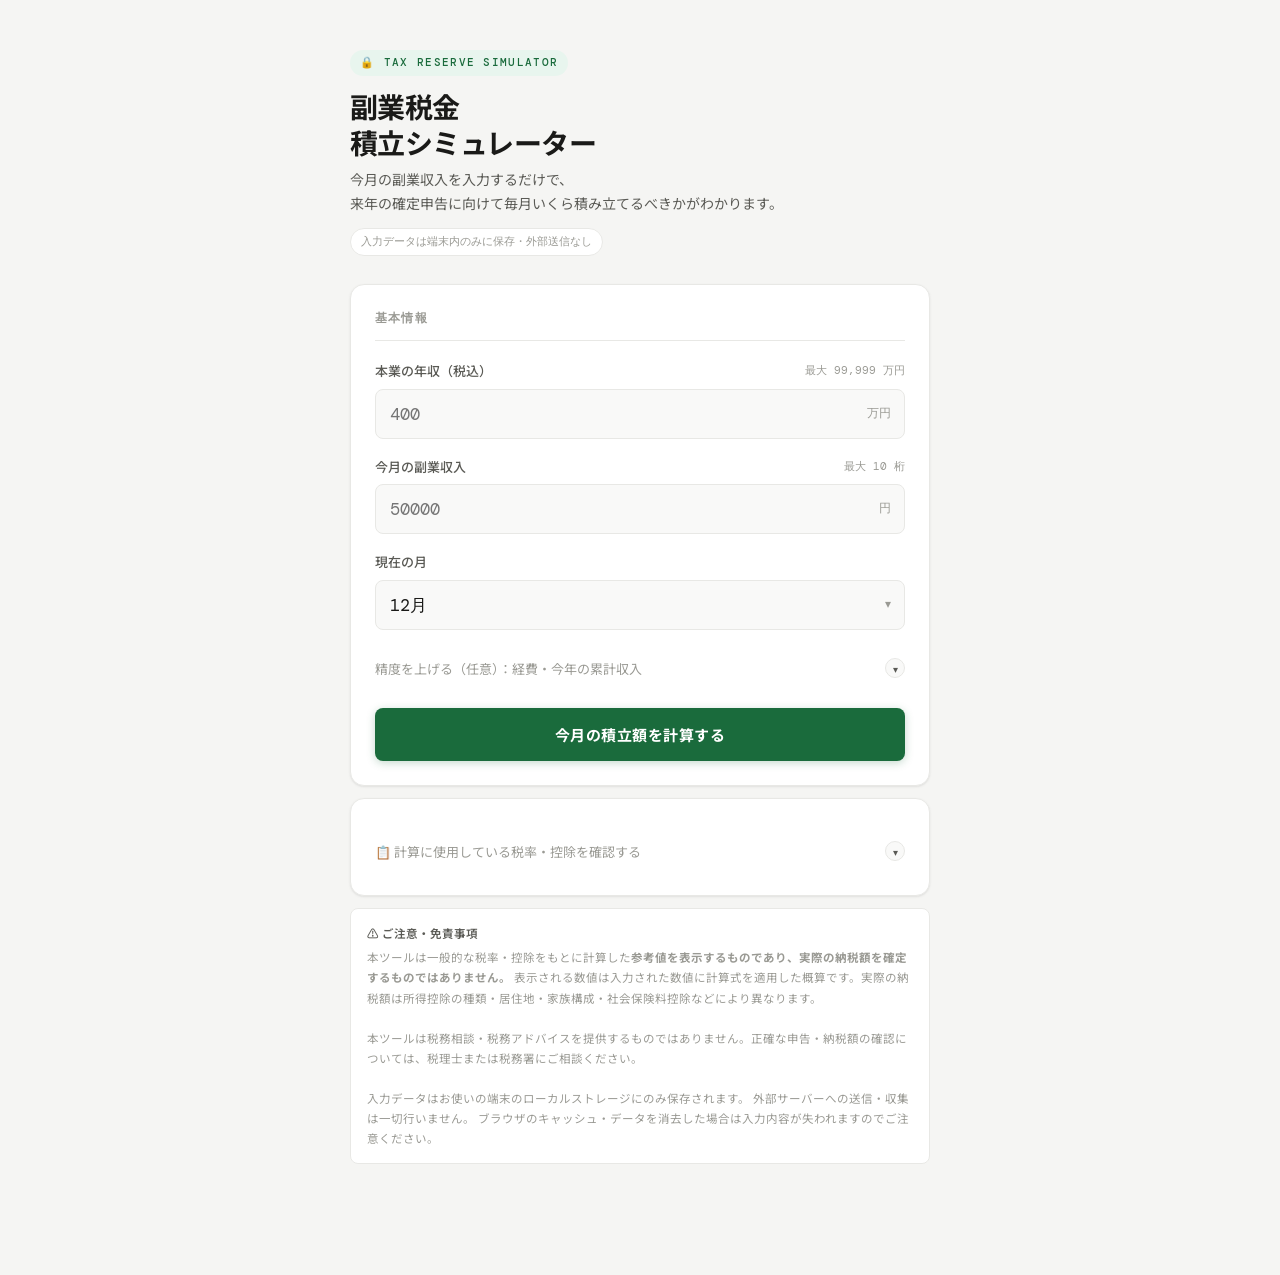
==== index.html @ ec32041a "initial commit" ====
<!DOCTYPE html>
<html lang="ja">
<head>
  <meta charset="UTF-8">
  <meta name="viewport" content="width=device-width, initial-scale=1.0">
  <title>副業税金積立シミュレーター｜毎月いくら取り置くべきか</title>
  <meta name="description" content="今月の副業収入を入力するだけで、来年の確定申告に向けて毎月いくら積み立てればよいかを即座に計算。入力データは端末内にのみ保存されます。">
  <link rel="preconnect" href="https://fonts.googleapis.com">
  <link rel="preconnect" href="https://fonts.gstatic.com" crossorigin>
  <link href="https://fonts.googleapis.com/css2?family=DM+Mono:wght@400;500&family=Noto+Sans+JP:wght@400;500;700&display=swap" rel="stylesheet">
  <link rel="stylesheet" href="style.css">
</head>
<body>
<div class="container">

  <!-- ヘッダー -->
  <header class="header">
    <div class="header-eyebrow">🔒 Tax Reserve Simulator</div>
    <h1>副業税金<br>積立シミュレーター</h1>
    <p class="header-desc">
      今月の副業収入を入力するだけで、<br>
      来年の確定申告に向けて毎月いくら積み立てるべきかがわかります。
    </p>
    <div class="privacy-pill">
      入力データは端末内のみに保存・外部送信なし
    </div>
  </header>

  <!-- 入力カード -->
  <div class="card">
    <div class="card-heading">基本情報</div>

    <div class="field">
      <label class="field-label" for="main-income">本業の年収（税込）<span class="field-limit">最大 99,999 万円</span></label>
      <div class="input-wrap">
        <input type="text" id="main-income" inputmode="numeric" placeholder="400" autocomplete="off">
        <span class="input-unit">万円</span>
      </div>
    </div>

    <div class="field">
      <label class="field-label" for="side-income">今月の副業収入<span class="field-limit">最大 10 桁</span></label>
      <div class="input-wrap">
        <input type="text" id="side-income" inputmode="numeric" placeholder="50000" autocomplete="off">
        <span class="input-unit">円</span>
      </div>
    </div>

    <div class="field">
      <label class="field-label" for="current-month">現在の月</label>
      <div class="select-wrap">
        <select id="current-month">
          <option value="1">1月</option><option value="2">2月</option>
          <option value="3">3月</option><option value="4">4月</option>
          <option value="5">5月</option><option value="6">6月</option>
          <option value="7">7月</option><option value="8">8月</option>
          <option value="9">9月</option><option value="10">10月</option>
          <option value="11">11月</option><option value="12">12月</option>
        </select>
        <span class="select-arrow">▾</span>
      </div>
    </div>

    <!-- 任意：精度アップ -->
    <button class="optional-header" type="button" onclick="toggleOptional()">
      <span class="optional-label">精度を上げる（任意）：経費・今年の累計収入</span>
      <span class="optional-chevron" id="optional-chevron">▾</span>
    </button>

    <div class="optional-body" id="optional-body">
      <div class="field" style="margin-top:14px">
        <label class="field-label" for="cumulative-income">
          今年の副業収入累計（今月分を除く）<span class="field-limit">最大 10 桁</span>
        </label>
        <div class="input-wrap">
          <input type="text" id="cumulative-income" inputmode="numeric" placeholder="0" autocomplete="off">
          <span class="input-unit">円</span>
        </div>
      </div>
      <div class="field">
        <label class="field-label" for="expenses">今月の経費<span class="field-limit">最大 10 桁</span></label>
        <div class="input-wrap">
          <input type="text" id="expenses" inputmode="numeric" placeholder="0" autocomplete="off">
          <span class="input-unit">円</span>
        </div>
      </div>
    </div>

    <button class="calc-btn" type="button" onclick="calculate()">
      今月の積立額を計算する
    </button>
  </div>

  <!-- 結果カード -->
  <div class="result-card" id="result-card">

    <div class="result-hero">
      <div class="result-hero-label">参考積立額（概算）</div>
      <div class="result-amount-row">
        <span class="result-amount" id="result-amount">0</span>
        <span class="result-amount-unit">円</span>
      </div>
      <div class="result-desc" id="result-desc"></div>
      <div class="result-badge" id="result-badge"></div>
    </div>

    <div class="result-breakdown">
      <div class="breakdown-title">年間税額の参考値（概算）</div>

      <div class="breakdown-row">
        <span class="breakdown-label">副業にかかる所得税</span>
        <span class="breakdown-value" id="bd-income-tax">—</span>
      </div>
      <div class="breakdown-row">
        <span class="breakdown-label">住民税・森林環境税（翌年6月〜）</span>
        <span class="breakdown-value" id="bd-resident-tax">—</span>
      </div>
      <div class="breakdown-row">
        <span class="breakdown-label">年間税額 合計</span>
        <span class="breakdown-value accent2" id="bd-total-tax">—</span>
      </div>
      <div class="breakdown-row">
        <span class="breakdown-label">副業の実質手取り（年間推計）</span>
        <span class="breakdown-value positive" id="bd-net">—</span>
      </div>
    </div>

    <div class="result-progress">
      <div class="progress-title">残り積立期間</div>
      <div class="progress-track">
        <div class="progress-fill" id="progress-fill" style="width:0%"></div>
      </div>
      <div class="progress-labels">
        <span id="progress-passed"></span>
        <span id="progress-remain"></span>
      </div>
    </div>

  </div>

  <!-- 税率確認パネル -->
  <div class="card">
    <button class="optional-header" type="button" onclick="toggleTaxRef()">
      <span class="optional-label">📋 計算に使用している税率・控除を確認する</span>
      <span class="optional-chevron" id="taxref-chevron">▾</span>
    </button>
    <div class="optional-body" id="taxref-body">
      <div style="margin-top:14px">
        <div class="breakdown-title">所得税率（速算表・国税庁 No.2260）</div>
        <table class="tax-table">
          <thead>
            <tr><th>課税所得</th><th>税率</th><th>控除額</th></tr>
          </thead>
          <tbody>
            <tr><td>195万円以下</td><td>5%</td><td>0円</td></tr>
            <tr><td>〜330万円</td><td>10%</td><td>97,500円</td></tr>
            <tr><td>〜695万円</td><td>20%</td><td>427,500円</td></tr>
            <tr><td>〜900万円</td><td>23%</td><td>636,000円</td></tr>
            <tr><td>〜1,800万円</td><td>33%</td><td>1,536,000円</td></tr>
            <tr><td>〜4,000万円</td><td>40%</td><td>2,796,000円</td></tr>
            <tr><td>4,000万円超</td><td>45%</td><td>4,796,000円</td></tr>
          </tbody>
        </table>
        <div class="breakdown-title" style="margin-top:16px">その他の控除・税率</div>
        <table class="tax-table">
          <tbody>
            <tr><td>復興特別所得税</td><td>所得税額 × 2.1%（2037年まで）</td></tr>
            <tr><td>住民税（所得割）</td><td>副業所得 × 10%</td></tr>
            <tr><td>森林環境税</td><td>年間 1,000円（2024年〜）</td></tr>
            <tr><td>基礎控除</td><td>58万円（2025年分〜）</td></tr>
            <tr><td>給与所得控除（最低）</td><td>65万円（2025年分〜）</td></tr>
            <tr><td>社会保険料控除</td><td>本業年収 × 約14.44%（概算）</td></tr>
          </tbody>
        </table>
        <p class="tax-ref-note">※ 2025年分（令和7年分）以降の税率・控除額を使用しています</p>
      </div>
    </div>
  </div>

  <!-- 免責・注意書き -->
  <div class="disclaimer">
    <span class="disclaimer-title">⚠ ご注意・免責事項</span>
    本ツールは一般的な税率・控除をもとに計算した<strong>参考値を表示するものであり、実際の納税額を確定するものではありません。</strong>
    表示される数値は入力された数値に計算式を適用した概算です。実際の納税額は所得控除の種類・居住地・家族構成・社会保険料控除などにより異なります。<br><br>
    本ツールは税務相談・税務アドバイスを提供するものではありません。正確な申告・納税額の確認については、税理士または税務署にご相談ください。<br><br>
    入力データはお使いの端末のローカルストレージにのみ保存されます。
    外部サーバーへの送信・収集は一切行いません。
    ブラウザのキャッシュ・データを消去した場合は入力内容が失われますのでご注意ください。
  </div>

  <div class="storage-note">💾 入力内容は自動保存されます</div>

</div>
<script src="main.js"></script>
</body>
</html>
---- style.css ----
/* ── リセット・変数 ─────────────────────────── */
*, *::before, *::after { box-sizing: border-box; margin: 0; padding: 0; }

:root {
  --bg:         #f5f5f3;
  --surface:    #ffffff;
  --surface2:   #f9f9f8;
  --border:     #e8e8e5;
  --border2:    #d4d4ce;
  --accent:     #1a6b3c;
  --accent-lt:  #e8f5ee;
  --accent2:    #c84b2f;
  --text:       #1a1a18;
  --text-sub:   #5a5a55;
  --text-muted: #9a9a94;
  --shadow-sm:  0 1px 3px rgba(0,0,0,0.06), 0 1px 2px rgba(0,0,0,0.04);
  --shadow-md:  0 4px 12px rgba(0,0,0,0.08), 0 2px 4px rgba(0,0,0,0.04);
  --radius:     14px;
  --radius-sm:  8px;
  --mono:       'DM Mono', 'Courier New', monospace;
  --sans:       'Noto Sans JP', 'Hiragino Sans', sans-serif;
  --transition: 0.18s cubic-bezier(0.4, 0, 0.2, 1);
}

/* ── ベース ──────────────────────────────────── */
html { -webkit-text-size-adjust: 100%; }

body {
  background: var(--bg);
  color: var(--text);
  font-family: var(--sans);
  font-size: 15px;
  line-height: 1.6;
  min-height: 100vh;
  padding: 32px 16px 80px;
}

/* ── レイアウト ───────────────────────────────── */
.container {
  max-width: 560px;
  margin: 0 auto;
  width: 100%;
}

/* PCで横幅を活かす */
@media (min-width: 720px) {
  body { padding: 48px 32px 80px; }
  .container { max-width: 580px; }
}

/* ── ヘッダー ─────────────────────────────────── */
.header {
  margin-bottom: 28px;
  animation: fadeDown 0.45s ease both;
}

.header-eyebrow {
  display: inline-flex;
  align-items: center;
  gap: 6px;
  font-size: 11px;
  font-weight: 500;
  letter-spacing: 0.12em;
  text-transform: uppercase;
  color: var(--accent);
  background: var(--accent-lt);
  border-radius: 20px;
  padding: 4px 10px;
  margin-bottom: 12px;
  font-family: var(--mono);
}

h1 {
  font-size: clamp(22px, 5vw, 28px);
  font-weight: 700;
  letter-spacing: -0.02em;
  line-height: 1.3;
  color: var(--text);
}

.header-desc {
  font-size: 14px;
  color: var(--text-sub);
  margin-top: 8px;
  line-height: 1.7;
}

.privacy-pill {
  display: inline-flex;
  align-items: center;
  gap: 5px;
  margin-top: 12px;
  font-size: 11px;
  color: var(--text-muted);
  background: var(--surface);
  border: 1px solid var(--border);
  border-radius: 20px;
  padding: 4px 10px;
  font-family: var(--mono);
}

/* ── カード ───────────────────────────────────── */
.card {
  background: var(--surface);
  border: 1px solid var(--border);
  border-radius: var(--radius);
  padding: 24px;
  margin-bottom: 12px;
  box-shadow: var(--shadow-sm);
  animation: fadeUp 0.45s ease both;
}

.card + .card { animation-delay: 0.06s; }

.card-heading {
  font-size: 12px;
  font-weight: 600;
  letter-spacing: 0.1em;
  text-transform: uppercase;
  color: var(--text-muted);
  font-family: var(--mono);
  margin-bottom: 20px;
  padding-bottom: 12px;
  border-bottom: 1px solid var(--border);
}

/* ── 入力フィールド ────────────────────────────── */
.field { margin-bottom: 18px; }
.field:last-of-type { margin-bottom: 0; }

.field-label {
  display: block;
  font-size: 13px;
  font-weight: 500;
  color: var(--text-sub);
  margin-bottom: 7px;
}

.input-wrap { position: relative; }

.input-wrap input,
.select-wrap select {
  width: 100%;
  background: var(--surface2);
  border: 1.5px solid var(--border);
  border-radius: var(--radius-sm);
  padding: 13px 52px 13px 14px;
  font-size: 17px;
  font-family: var(--mono);
  color: var(--text);
  outline: none;
  transition: border-color var(--transition), box-shadow var(--transition), background var(--transition);
  -webkit-appearance: none;
  appearance: none;
}

.input-wrap input:focus,
.select-wrap select:focus {
  border-color: var(--accent);
  background: var(--surface);
  box-shadow: 0 0 0 3px rgba(26,107,60,0.1);
}

.input-unit, .select-arrow {
  position: absolute;
  right: 14px;
  top: 50%;
  transform: translateY(-50%);
  font-size: 12px;
  color: var(--text-muted);
  pointer-events: none;
  font-family: var(--mono);
}

.select-wrap { position: relative; }
.select-wrap select { cursor: pointer; }

/* ── 任意セクション ────────────────────────────── */
.optional-header {
  display: flex;
  align-items: center;
  justify-content: space-between;
  cursor: pointer;
  padding: 10px 0;
  border: none;
  background: none;
  width: 100%;
  font-family: var(--sans);
  margin-top: 8px;
}

.optional-label {
  font-size: 13px;
  color: var(--text-muted);
}

.optional-chevron {
  width: 20px;
  height: 20px;
  border-radius: 50%;
  background: var(--surface2);
  border: 1px solid var(--border);
  display: flex;
  align-items: center;
  justify-content: center;
  font-size: 10px;
  color: var(--text-sub);
  transition: transform var(--transition);
  flex-shrink: 0;
}

.optional-chevron.open { transform: rotate(180deg); }

.optional-body {
  display: none;
  padding-top: 14px;
  border-top: 1px solid var(--border);
  margin-top: 10px;
}

.optional-body.open { display: block; }

/* ── 計算ボタン ────────────────────────────────── */
.calc-btn {
  width: 100%;
  background: var(--accent);
  color: #fff;
  border: none;
  border-radius: var(--radius-sm);
  padding: 16px;
  font-size: 15px;
  font-weight: 700;
  font-family: var(--sans);
  cursor: pointer;
  letter-spacing: 0.03em;
  margin-top: 20px;
  transition: background var(--transition), transform var(--transition), box-shadow var(--transition);
  box-shadow: 0 2px 8px rgba(26,107,60,0.25);
}

.calc-btn:hover {
  background: #155a32;
  box-shadow: 0 4px 14px rgba(26,107,60,0.3);
}

.calc-btn:active {
  transform: scale(0.985);
  box-shadow: none;
}

/* ── 結果カード ────────────────────────────────── */
.result-card {
  display: none;
  background: var(--surface);
  border: 1px solid var(--border);
  border-radius: var(--radius);
  overflow: hidden;
  box-shadow: var(--shadow-md);
  margin-bottom: 12px;
  animation: fadeUp 0.4s ease both;
}

.result-card.show { display: block; }

/* メイン結果エリア */
.result-hero {
  background: linear-gradient(135deg, #1a6b3c 0%, #0f4a27 100%);
  padding: 28px 24px 24px;
  color: #fff;
  position: relative;
  overflow: hidden;
}

.result-hero::after {
  content: '';
  position: absolute;
  top: -30px;
  right: -30px;
  width: 140px;
  height: 140px;
  border-radius: 50%;
  background: rgba(255,255,255,0.05);
  pointer-events: none;
}

.result-hero-label {
  font-size: 11px;
  font-family: var(--mono);
  letter-spacing: 0.15em;
  text-transform: uppercase;
  opacity: 0.7;
  margin-bottom: 10px;
}

.result-amount-row {
  display: flex;
  align-items: baseline;
  gap: 6px;
  margin-bottom: 6px;
}

.result-amount {
  font-family: var(--mono);
  font-size: clamp(36px, 10vw, 52px);
  font-weight: 500;
  letter-spacing: -0.02em;
  line-height: 1;
}

.result-amount-unit {
  font-size: 18px;
  opacity: 0.8;
  font-family: var(--mono);
}

.result-desc {
  font-size: 12px;
  opacity: 0.75;
  line-height: 1.6;
  margin-top: 6px;
}

.result-badge {
  display: inline-block;
  background: rgba(255,255,255,0.15);
  backdrop-filter: blur(4px);
  border-radius: 20px;
  padding: 4px 12px;
  font-size: 12px;
  font-family: var(--mono);
  margin-top: 10px;
  border: 1px solid rgba(255,255,255,0.2);
}

/* 内訳 */
.result-breakdown {
  padding: 20px 24px;
  border-bottom: 1px solid var(--border);
}

.breakdown-title {
  font-size: 11px;
  font-family: var(--mono);
  letter-spacing: 0.12em;
  text-transform: uppercase;
  color: var(--text-muted);
  margin-bottom: 14px;
}

.breakdown-row {
  display: flex;
  justify-content: space-between;
  align-items: center;
  padding: 9px 0;
  border-bottom: 1px solid var(--border);
  font-size: 14px;
}

.breakdown-row:last-child { border-bottom: none; }

.breakdown-label { color: var(--text-sub); }

.breakdown-value {
  font-family: var(--mono);
  font-size: 14px;
  font-weight: 500;
  color: var(--text);
}

.breakdown-value.accent2 { color: var(--accent2); font-size: 16px; }
.breakdown-value.positive { color: var(--accent); }

/* プログレス */
.result-progress {
  padding: 20px 24px;
}

.progress-title {
  font-size: 11px;
  font-family: var(--mono);
  letter-spacing: 0.12em;
  text-transform: uppercase;
  color: var(--text-muted);
  margin-bottom: 12px;
}

.progress-track {
  background: var(--surface2);
  border: 1px solid var(--border);
  border-radius: 99px;
  height: 8px;
  overflow: hidden;
  margin-bottom: 8px;
}

.progress-fill {
  height: 100%;
  background: linear-gradient(90deg, var(--accent), #2d9c60);
  border-radius: 99px;
  transition: width 0.7s cubic-bezier(0.4, 0, 0.2, 1);
  min-width: 3px;
}

.progress-labels {
  display: flex;
  justify-content: space-between;
  font-size: 11px;
  color: var(--text-muted);
  font-family: var(--mono);
}

/* ── 免責 ─────────────────────────────────────── */
.disclaimer {
  background: var(--surface);
  border: 1px solid var(--border);
  border-radius: var(--radius-sm);
  padding: 14px 16px;
  font-size: 11.5px;
  color: var(--text-muted);
  line-height: 1.75;
  margin-bottom: 8px;
  animation: fadeUp 0.45s 0.2s ease both;
}

.disclaimer-title {
  font-weight: 600;
  color: var(--text-sub);
  font-size: 11.5px;
  margin-bottom: 4px;
  display: block;
}

.storage-note {
  text-align: center;
  font-size: 11px;
  color: var(--text-muted);
  font-family: var(--mono);
  padding: 6px 0 0;
  animation: fadeUp 0.45s 0.25s ease both;
}

/* ── アニメーション ────────────────────────────── */
@keyframes fadeDown {
  from { opacity: 0; transform: translateY(-10px); }
  to   { opacity: 1; transform: translateY(0); }
}

@keyframes fadeUp {
  from { opacity: 0; transform: translateY(10px); }
  to   { opacity: 1; transform: translateY(0); }
}


/* ── 桁数上限注記 ─────────────────────────────── */
.field-limit {
  float: right;
  font-size: 11px;
  font-weight: 400;
  color: var(--text-muted);
  font-family: var(--mono);
  margin-top: 1px;
}
/* ── 税率テーブル ─────────────────────────────── */
.tax-table {
  width: 100%;
  border-collapse: collapse;
  font-size: 12px;
  margin-bottom: 4px;
}

.tax-table th {
  text-align: left;
  padding: 6px 8px;
  font-size: 11px;
  color: var(--text-muted);
  font-family: var(--mono);
  border-bottom: 1px solid var(--border);
  font-weight: 500;
}

.tax-table td {
  padding: 7px 8px;
  border-bottom: 1px solid var(--border);
  color: var(--text-sub);
  vertical-align: middle;
}

.tax-table tbody tr:last-child td { border-bottom: none; }

.tax-table tbody tr:nth-child(odd) td {
  background: var(--surface2);
}

.tax-ref-note {
  font-size: 11px;
  color: var(--text-muted);
  margin-top: 10px;
  font-family: var(--mono);
}

/* number input スピナー非表示 */
input[type=number]::-webkit-inner-spin-button,
input[type=number]::-webkit-outer-spin-button { -webkit-appearance: none; }
input[type=number] { -moz-appearance: textfield; }
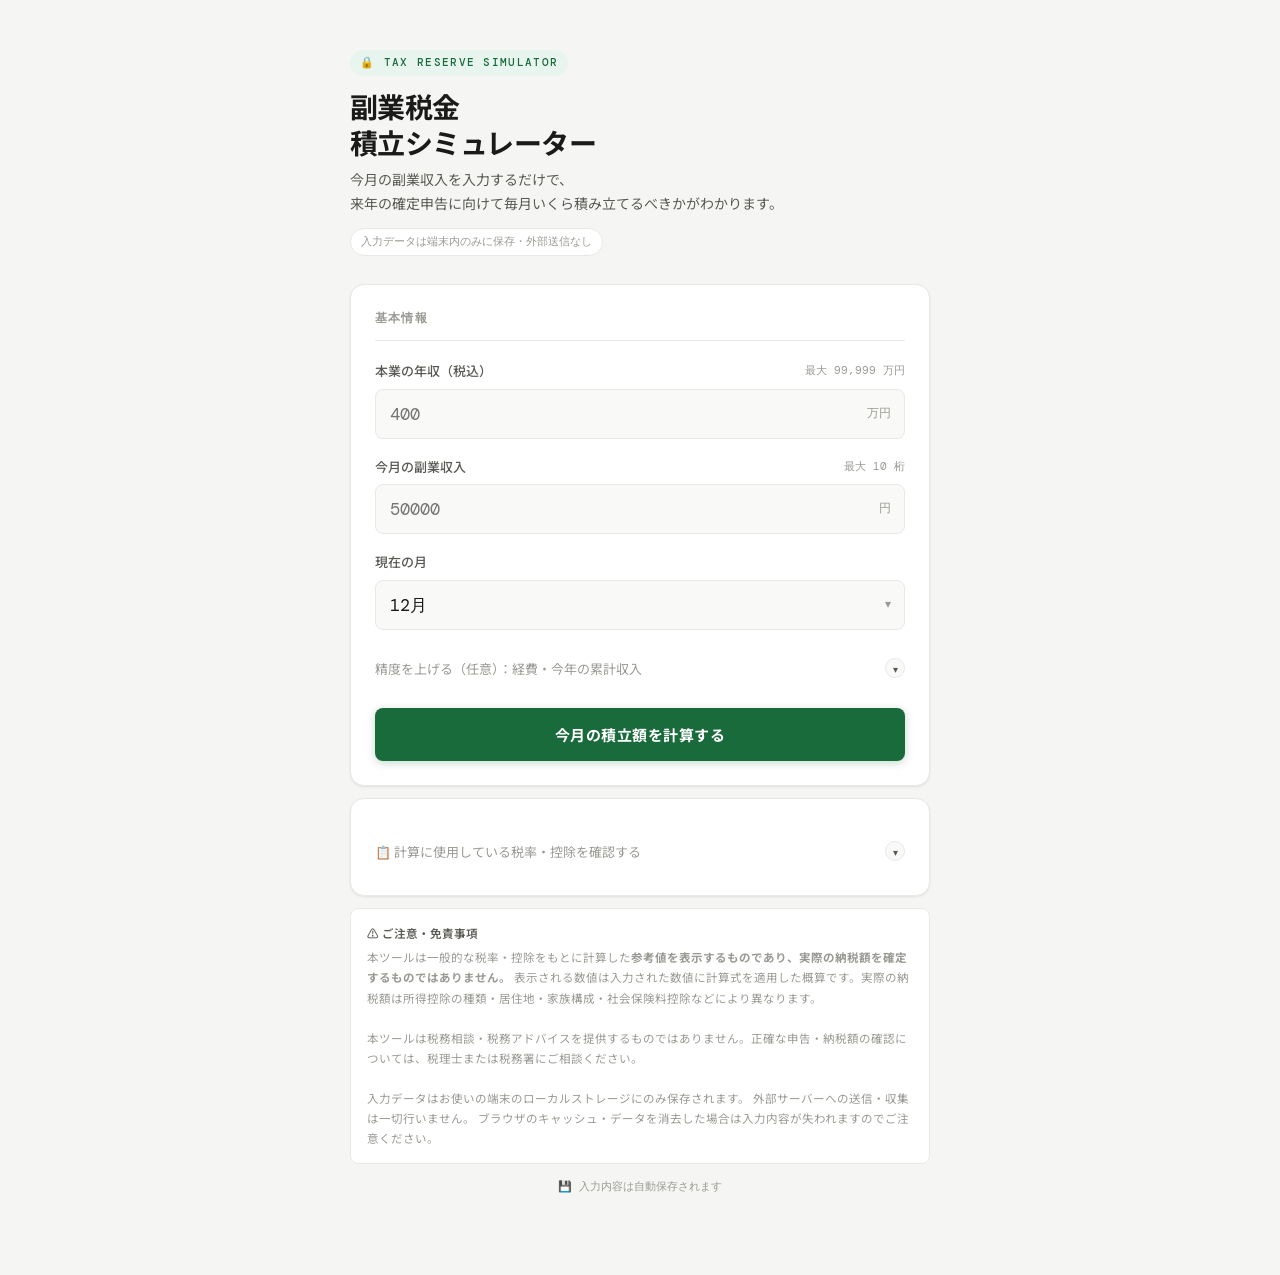
==== commit d8f71c07: "ファビコン追加" ====
--- a/index.html
+++ b/index.html
@@ -5,6 +5,8 @@
   <meta name="viewport" content="width=device-width, initial-scale=1.0">
   <title>副業税金積立シミュレーター｜毎月いくら取り置くべきか</title>
   <meta name="description" content="今月の副業収入を入力するだけで、来年の確定申告に向けて毎月いくら積み立てればよいかを即座に計算。入力データは端末内にのみ保存されます。">
+  <link rel="icon" type="image/png" sizes="512x512" href="favicon.png">
+  <link rel="apple-touch-icon" sizes="512x512" href="favicon.png">
   <link rel="preconnect" href="https://fonts.googleapis.com">
   <link rel="preconnect" href="https://fonts.gstatic.com" crossorigin>
   <link href="https://fonts.googleapis.com/css2?family=DM+Mono:wght@400;500&family=Noto+Sans+JP:wght@400;500;700&display=swap" rel="stylesheet">
@@ -193,4 +195,4 @@
 </div>
 <script src="main.js"></script>
 </body>
-</html>
+</html>
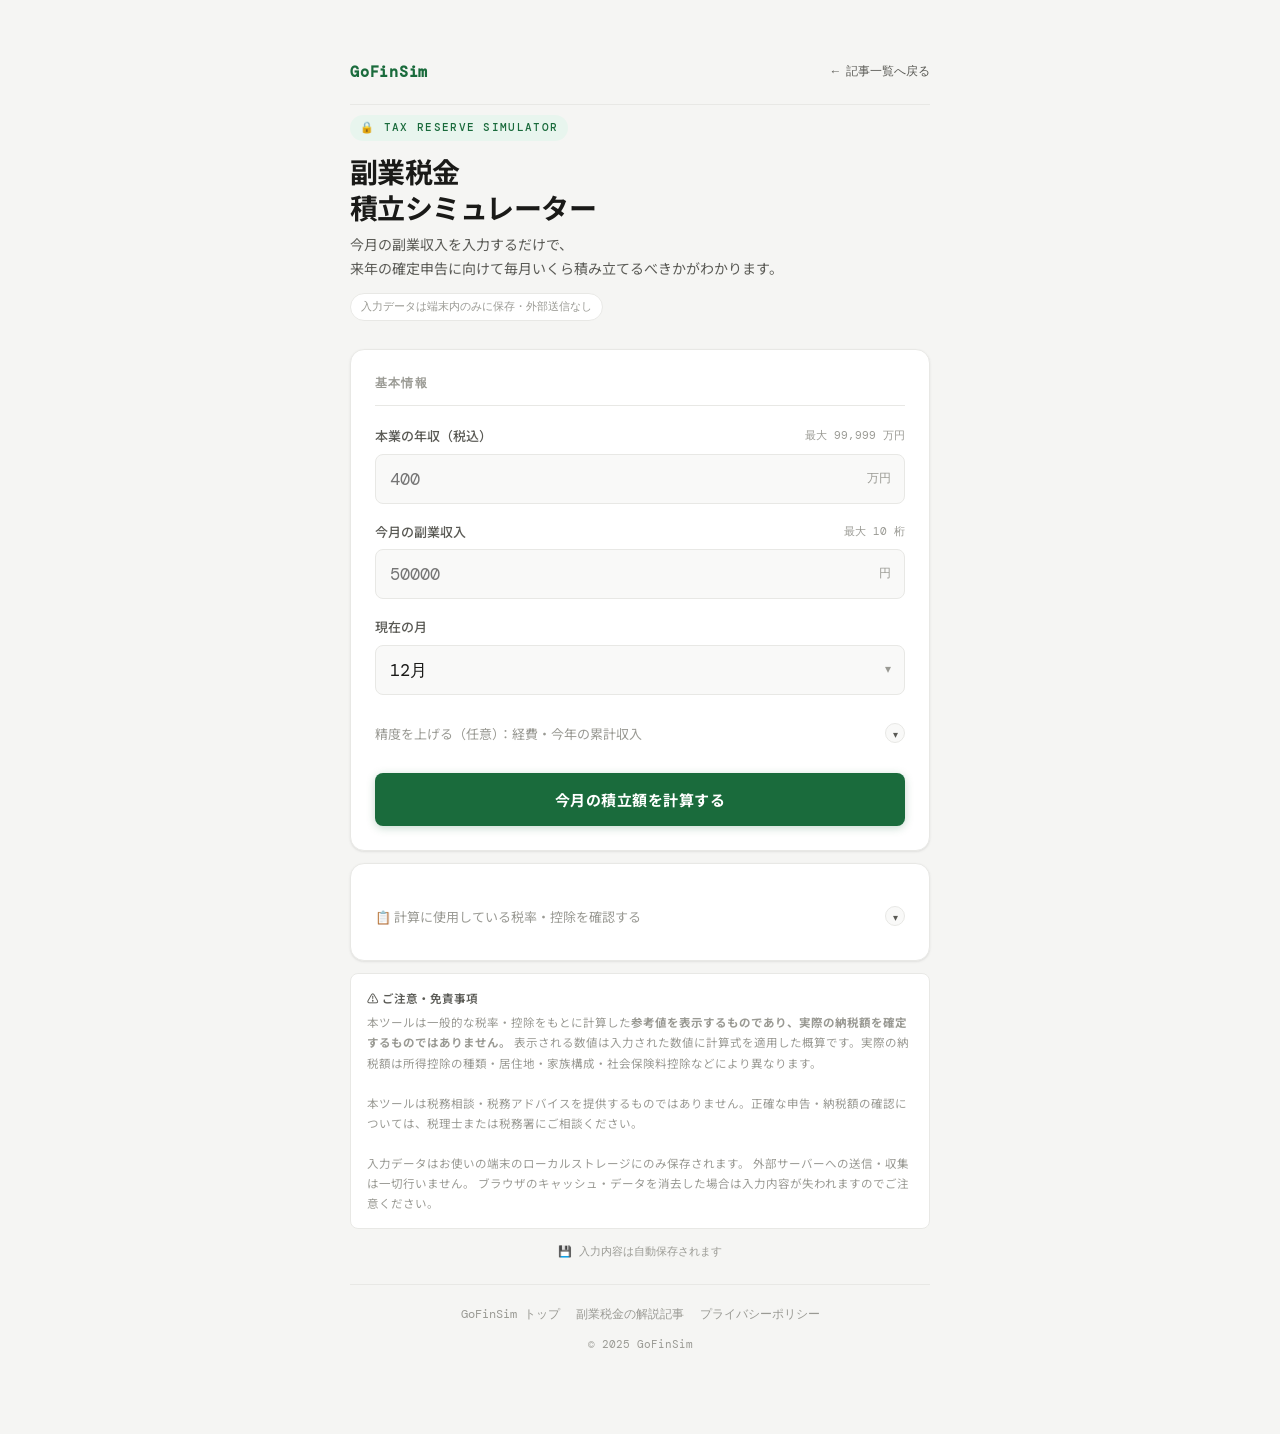
==== commit 7f3ac8f2: "森林環境税・戻りリンク" ====
--- a/index.html
+++ b/index.html
@@ -15,6 +15,12 @@
 <body>
 <div class="container">
 
+  <!-- サイトナビゲーション -->
+  <nav class="site-nav">
+    <a href="https://gofinsim.com/" class="site-nav-logo">GoFinSim</a>
+    <a href="https://gofinsim.com/" class="site-nav-link">← 記事一覧へ戻る</a>
+  </nav>
+
   <!-- ヘッダー -->
   <header class="header">
     <div class="header-eyebrow">🔒 Tax Reserve Simulator</div>
@@ -114,7 +120,7 @@
         <span class="breakdown-value" id="bd-income-tax">—</span>
       </div>
       <div class="breakdown-row">
-        <span class="breakdown-label">住民税・森林環境税（翌年6月〜）</span>
+        <span class="breakdown-label">住民税（翌年6月〜）</span>
         <span class="breakdown-value" id="bd-resident-tax">—</span>
       </div>
       <div class="breakdown-row">
@@ -168,13 +174,12 @@
           <tbody>
             <tr><td>復興特別所得税</td><td>所得税額 × 2.1%（2037年まで）</td></tr>
             <tr><td>住民税（所得割）</td><td>副業所得 × 10%</td></tr>
-            <tr><td>森林環境税</td><td>年間 1,000円（2024年〜）</td></tr>
-            <tr><td>基礎控除</td><td>58万円（2025年分〜）</td></tr>
+            <tr><td>基礎控除</td><td>58万円（2025年分〜）<br><small style="color:#9a9a94">※2025年分は所得655万円以下で58万円より多い控除が適用されます。本ツールは積立不足を防ぐため控除額を一律58万円（最小値）で計算しており、実際の納税額より多めに見積もる設計です</small></td></tr>
             <tr><td>給与所得控除（最低）</td><td>65万円（2025年分〜）</td></tr>
             <tr><td>社会保険料控除</td><td>本業年収 × 約14.44%（概算）</td></tr>
           </tbody>
         </table>
-        <p class="tax-ref-note">※ 2025年分（令和7年分）以降の税率・控除額を使用しています</p>
+        <p class="tax-ref-note">※ 2025年分（令和7年分）の税率・控除額を使用しています</p>
       </div>
     </div>
   </div>
@@ -192,6 +197,16 @@
 
   <div class="storage-note">💾 入力内容は自動保存されます</div>
 
+  <!-- フッターナビゲーション -->
+  <footer class="site-footer">
+    <div class="site-footer-links">
+      <a href="https://gofinsim.com/" class="footer-link">GoFinSim トップ</a>
+      <a href="https://gofinsim.com/fukugyo-zeikin-tsumitate/" class="footer-link">副業税金の解説記事</a>
+      <a href="https://gofinsim.com/privacy-policy/" class="footer-link">プライバシーポリシー</a>
+    </div>
+    <p class="site-footer-copy">© 2025 GoFinSim</p>
+  </footer>
+
 </div>
 <script src="main.js"></script>
 </body>
--- a/style.css
+++ b/style.css
@@ -451,6 +451,69 @@
 }
 
 
+/* ── サイトナビゲーション ────────────────────── */
+.site-nav {
+  display: flex;
+  align-items: center;
+  justify-content: space-between;
+  padding: 12px 0 20px;
+  margin-bottom: 8px;
+  border-bottom: 1px solid var(--border);
+}
+
+.site-nav-logo {
+  font-family: var(--mono);
+  font-size: 15px;
+  font-weight: 600;
+  color: var(--accent);
+  text-decoration: none;
+  letter-spacing: 0.05em;
+}
+
+.site-nav-logo:hover { opacity: 0.8; }
+
+.site-nav-link {
+  font-size: 12px;
+  color: var(--text-sub);
+  text-decoration: none;
+  font-family: var(--mono);
+  transition: color var(--transition);
+}
+
+.site-nav-link:hover { color: var(--accent); }
+
+/* ── サイトフッター ───────────────────────────── */
+.site-footer {
+  margin-top: 24px;
+  padding-top: 20px;
+  border-top: 1px solid var(--border);
+  text-align: center;
+}
+
+.site-footer-links {
+  display: flex;
+  flex-wrap: wrap;
+  justify-content: center;
+  gap: 16px;
+  margin-bottom: 12px;
+}
+
+.footer-link {
+  font-size: 12px;
+  color: var(--text-muted);
+  text-decoration: none;
+  font-family: var(--mono);
+  transition: color var(--transition);
+}
+
+.footer-link:hover { color: var(--accent); }
+
+.site-footer-copy {
+  font-size: 11px;
+  color: var(--text-muted);
+  font-family: var(--mono);
+}
+
 /* ── 桁数上限注記 ─────────────────────────────── */
 .field-limit {
   float: right;
@@ -501,4 +564,4 @@
 /* number input スピナー非表示 */
 input[type=number]::-webkit-inner-spin-button,
 input[type=number]::-webkit-outer-spin-button { -webkit-appearance: none; }
-input[type=number] { -moz-appearance: textfield; }
+input[type=number] { -moz-appearance: textfield; }
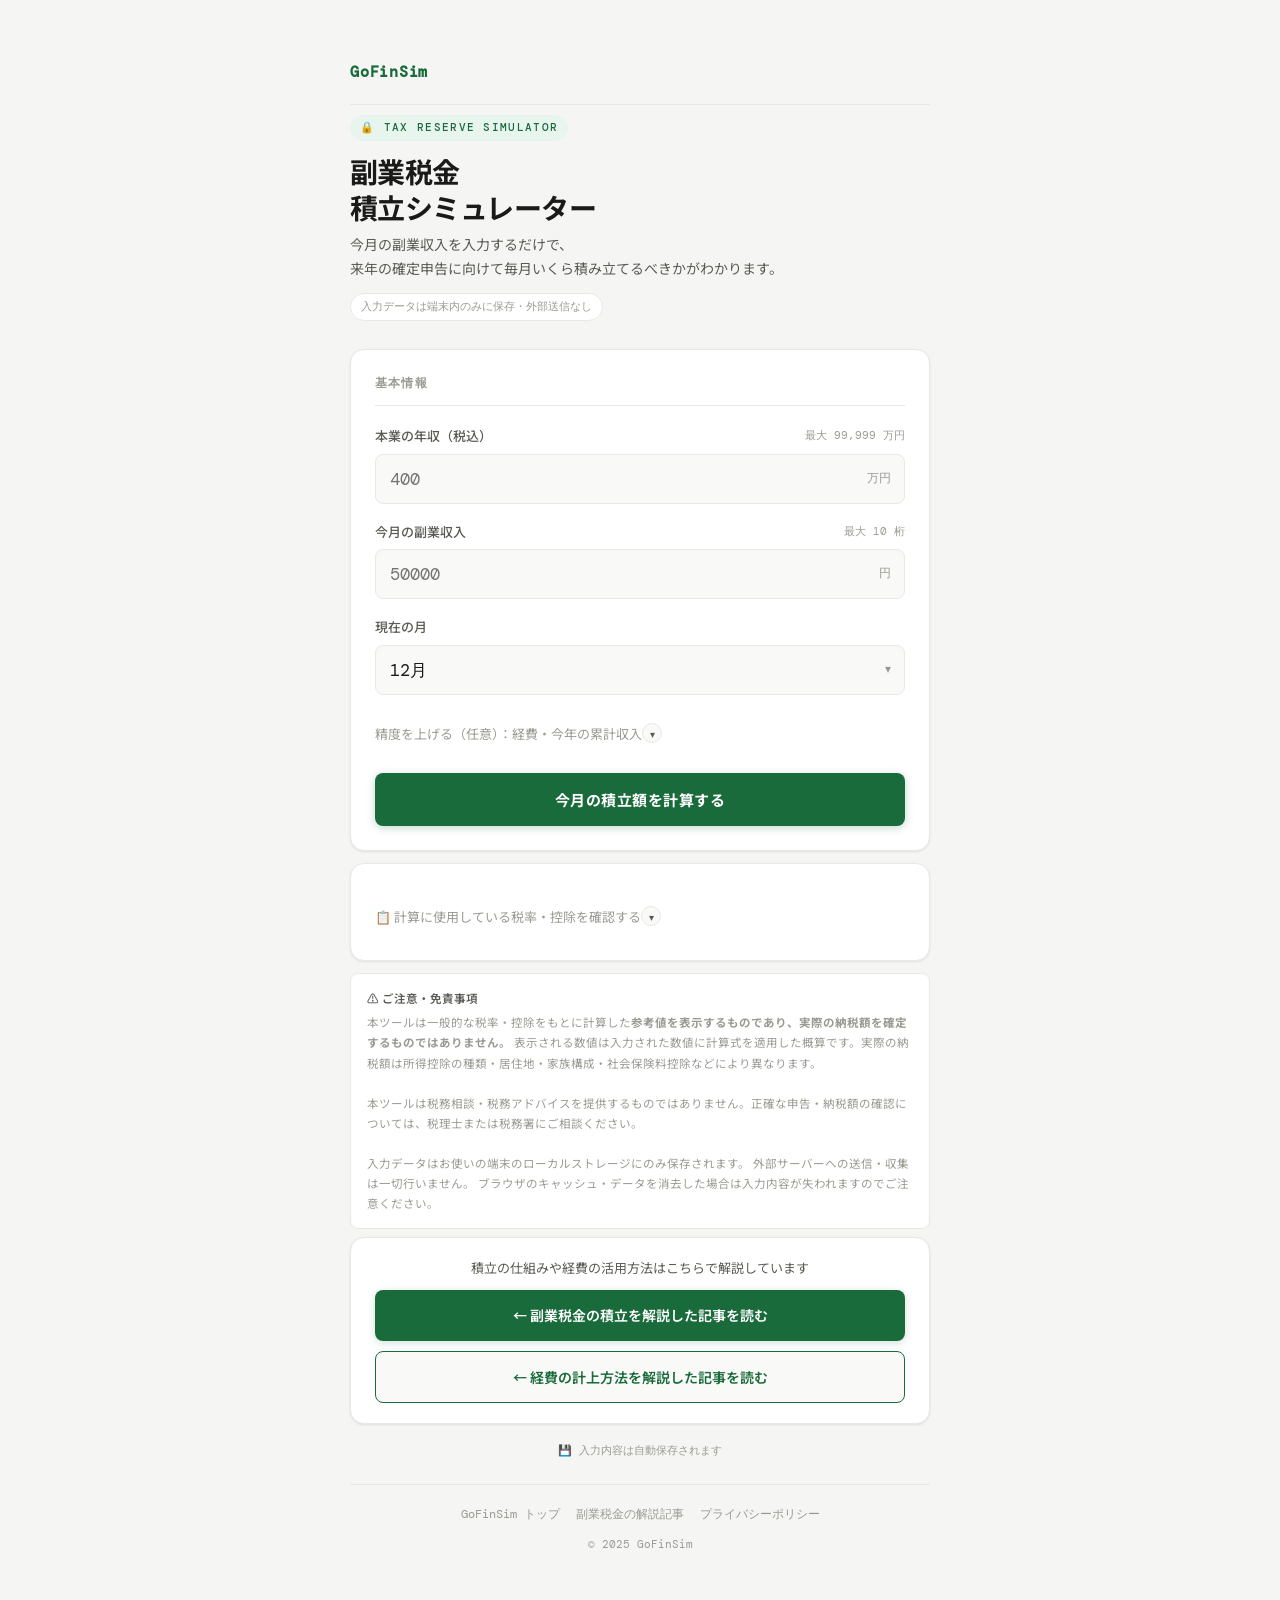
==== commit a5c6a5d9: "記事へ戻るリンクの追加" ====
--- a/index.html
+++ b/index.html
@@ -18,7 +18,6 @@
   <!-- サイトナビゲーション -->
   <nav class="site-nav">
     <a href="https://gofinsim.com/" class="site-nav-logo">GoFinSim</a>
-    <a href="https://gofinsim.com/" class="site-nav-link">← 記事一覧へ戻る</a>
   </nav>
 
   <!-- ヘッダー -->
@@ -195,6 +194,19 @@
     ブラウザのキャッシュ・データを消去した場合は入力内容が失われますのでご注意ください。
   </div>
 
+  <!-- 記事への誘導ボタン -->
+  <div class="back-to-article">
+    <p class="back-to-article-text">積立の仕組みや経費の活用方法はこちらで解説しています</p>
+    <div class="back-to-article-links">
+      <a href="https://gofinsim.com/fukugyo-zeikin-tsumitate/" class="back-btn">
+        ← 副業税金の積立を解説した記事を読む
+      </a>
+      <a href="https://gofinsim.com/fukugyo-keihi-mitomeru/" class="back-btn back-btn-secondary">
+        ← 経費の計上方法を解説した記事を読む
+      </a>
+    </div>
+  </div>
+
   <div class="storage-note">💾 入力内容は自動保存されます</div>
 
   <!-- フッターナビゲーション -->
--- a/style.css
+++ b/style.css
@@ -179,7 +179,7 @@
 .optional-header {
   display: flex;
   align-items: center;
-  justify-content: space-between;
+  justify-content: flex-start;
   cursor: pointer;
   padding: 10px 0;
   border: none;
@@ -349,7 +349,7 @@
 
 .breakdown-row {
   display: flex;
-  justify-content: space-between;
+  justify-content: flex-start;
   align-items: center;
   padding: 9px 0;
   border-bottom: 1px solid var(--border);
@@ -403,7 +403,7 @@
 
 .progress-labels {
   display: flex;
-  justify-content: space-between;
+  justify-content: flex-start;
   font-size: 11px;
   color: var(--text-muted);
   font-family: var(--mono);
@@ -451,11 +451,67 @@
 }
 
 
+
+/* ── 記事への誘導ボタン ───────────────────────── */
+.back-to-article {
+  background: var(--surface);
+  border: 1px solid var(--border);
+  border-radius: var(--radius);
+  padding: 20px 24px;
+  margin-bottom: 12px;
+  box-shadow: var(--shadow-sm);
+}
+
+.back-to-article-text {
+  font-size: 13px;
+  color: var(--text-sub);
+  margin-bottom: 12px;
+  text-align: center;
+}
+
+.back-to-article-links {
+  display: flex;
+  flex-direction: column;
+  gap: 10px;
+}
+
+.back-btn {
+  display: block;
+  width: 100%;
+  padding: 14px 16px;
+  border-radius: var(--radius-sm);
+  font-size: 14px;
+  font-weight: 600;
+  font-family: var(--sans);
+  text-decoration: none;
+  text-align: center;
+  transition: background var(--transition), box-shadow var(--transition);
+  background: var(--accent);
+  color: #fff;
+  box-shadow: 0 2px 8px rgba(26,107,60,0.2);
+}
+
+.back-btn:hover {
+  background: #155a32;
+  box-shadow: 0 4px 14px rgba(26,107,60,0.3);
+}
+
+.back-btn-secondary {
+  background: var(--surface2);
+  color: var(--accent);
+  border: 1.5px solid var(--accent);
+  box-shadow: none;
+}
+
+.back-btn-secondary:hover {
+  background: var(--accent-lt);
+  box-shadow: none;
+}
 /* ── サイトナビゲーション ────────────────────── */
 .site-nav {
   display: flex;
   align-items: center;
-  justify-content: space-between;
+  justify-content: flex-start;
   padding: 12px 0 20px;
   margin-bottom: 8px;
   border-bottom: 1px solid var(--border);
@@ -472,15 +528,6 @@
 
 .site-nav-logo:hover { opacity: 0.8; }
 
-.site-nav-link {
-  font-size: 12px;
-  color: var(--text-sub);
-  text-decoration: none;
-  font-family: var(--mono);
-  transition: color var(--transition);
-}
-
-.site-nav-link:hover { color: var(--accent); }
 
 /* ── サイトフッター ───────────────────────────── */
 .site-footer {
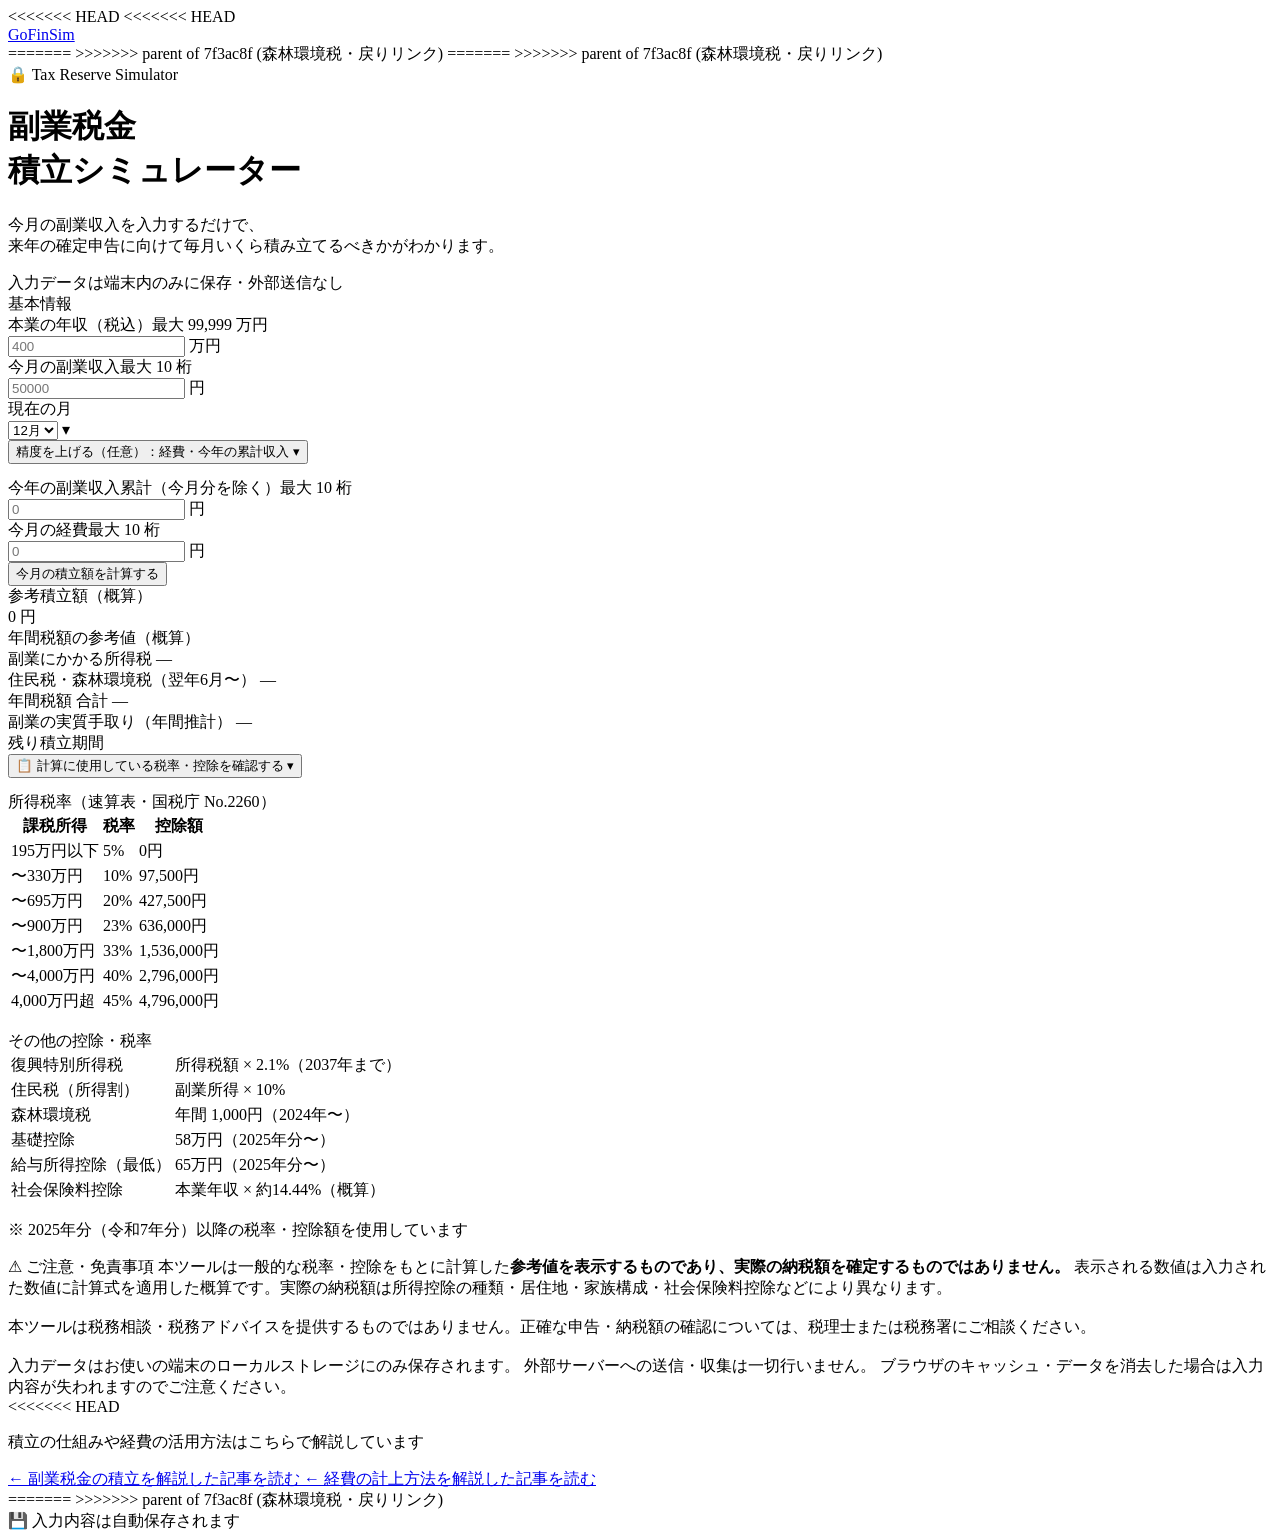
==== commit 4d322880: "sa" ====
--- a/index.html
+++ b/index.html
@@ -15,11 +15,17 @@
 <body>
 <div class="container">
 
+<<<<<<< HEAD
+<<<<<<< HEAD
   <!-- サイトナビゲーション -->
   <nav class="site-nav">
     <a href="https://gofinsim.com/" class="site-nav-logo">GoFinSim</a>
   </nav>
 
+=======
+>>>>>>> parent of 7f3ac8f (森林環境税・戻りリンク)
+=======
+>>>>>>> parent of 7f3ac8f (森林環境税・戻りリンク)
   <!-- ヘッダー -->
   <header class="header">
     <div class="header-eyebrow">🔒 Tax Reserve Simulator</div>
@@ -119,7 +125,7 @@
         <span class="breakdown-value" id="bd-income-tax">—</span>
       </div>
       <div class="breakdown-row">
-        <span class="breakdown-label">住民税（翌年6月〜）</span>
+        <span class="breakdown-label">住民税・森林環境税（翌年6月〜）</span>
         <span class="breakdown-value" id="bd-resident-tax">—</span>
       </div>
       <div class="breakdown-row">
@@ -173,12 +179,13 @@
           <tbody>
             <tr><td>復興特別所得税</td><td>所得税額 × 2.1%（2037年まで）</td></tr>
             <tr><td>住民税（所得割）</td><td>副業所得 × 10%</td></tr>
-            <tr><td>基礎控除</td><td>58万円（2025年分〜）<br><small style="color:#9a9a94">※2025年分は所得655万円以下で58万円より多い控除が適用されます。本ツールは積立不足を防ぐため控除額を一律58万円（最小値）で計算しており、実際の納税額より多めに見積もる設計です</small></td></tr>
+            <tr><td>森林環境税</td><td>年間 1,000円（2024年〜）</td></tr>
+            <tr><td>基礎控除</td><td>58万円（2025年分〜）</td></tr>
             <tr><td>給与所得控除（最低）</td><td>65万円（2025年分〜）</td></tr>
             <tr><td>社会保険料控除</td><td>本業年収 × 約14.44%（概算）</td></tr>
           </tbody>
         </table>
-        <p class="tax-ref-note">※ 2025年分（令和7年分）の税率・控除額を使用しています</p>
+        <p class="tax-ref-note">※ 2025年分（令和7年分）以降の税率・控除額を使用しています</p>
       </div>
     </div>
   </div>
@@ -194,6 +201,7 @@
     ブラウザのキャッシュ・データを消去した場合は入力内容が失われますのでご注意ください。
   </div>
 
+<<<<<<< HEAD
   <!-- 記事への誘導ボタン -->
   <div class="back-to-article">
     <p class="back-to-article-text">積立の仕組みや経費の活用方法はこちらで解説しています</p>
@@ -207,17 +215,9 @@
     </div>
   </div>
 
+=======
+>>>>>>> parent of 7f3ac8f (森林環境税・戻りリンク)
   <div class="storage-note">💾 入力内容は自動保存されます</div>
-
-  <!-- フッターナビゲーション -->
-  <footer class="site-footer">
-    <div class="site-footer-links">
-      <a href="https://gofinsim.com/" class="footer-link">GoFinSim トップ</a>
-      <a href="https://gofinsim.com/fukugyo-zeikin-tsumitate/" class="footer-link">副業税金の解説記事</a>
-      <a href="https://gofinsim.com/privacy-policy/" class="footer-link">プライバシーポリシー</a>
-    </div>
-    <p class="site-footer-copy">© 2025 GoFinSim</p>
-  </footer>
 
 </div>
 <script src="main.js"></script>
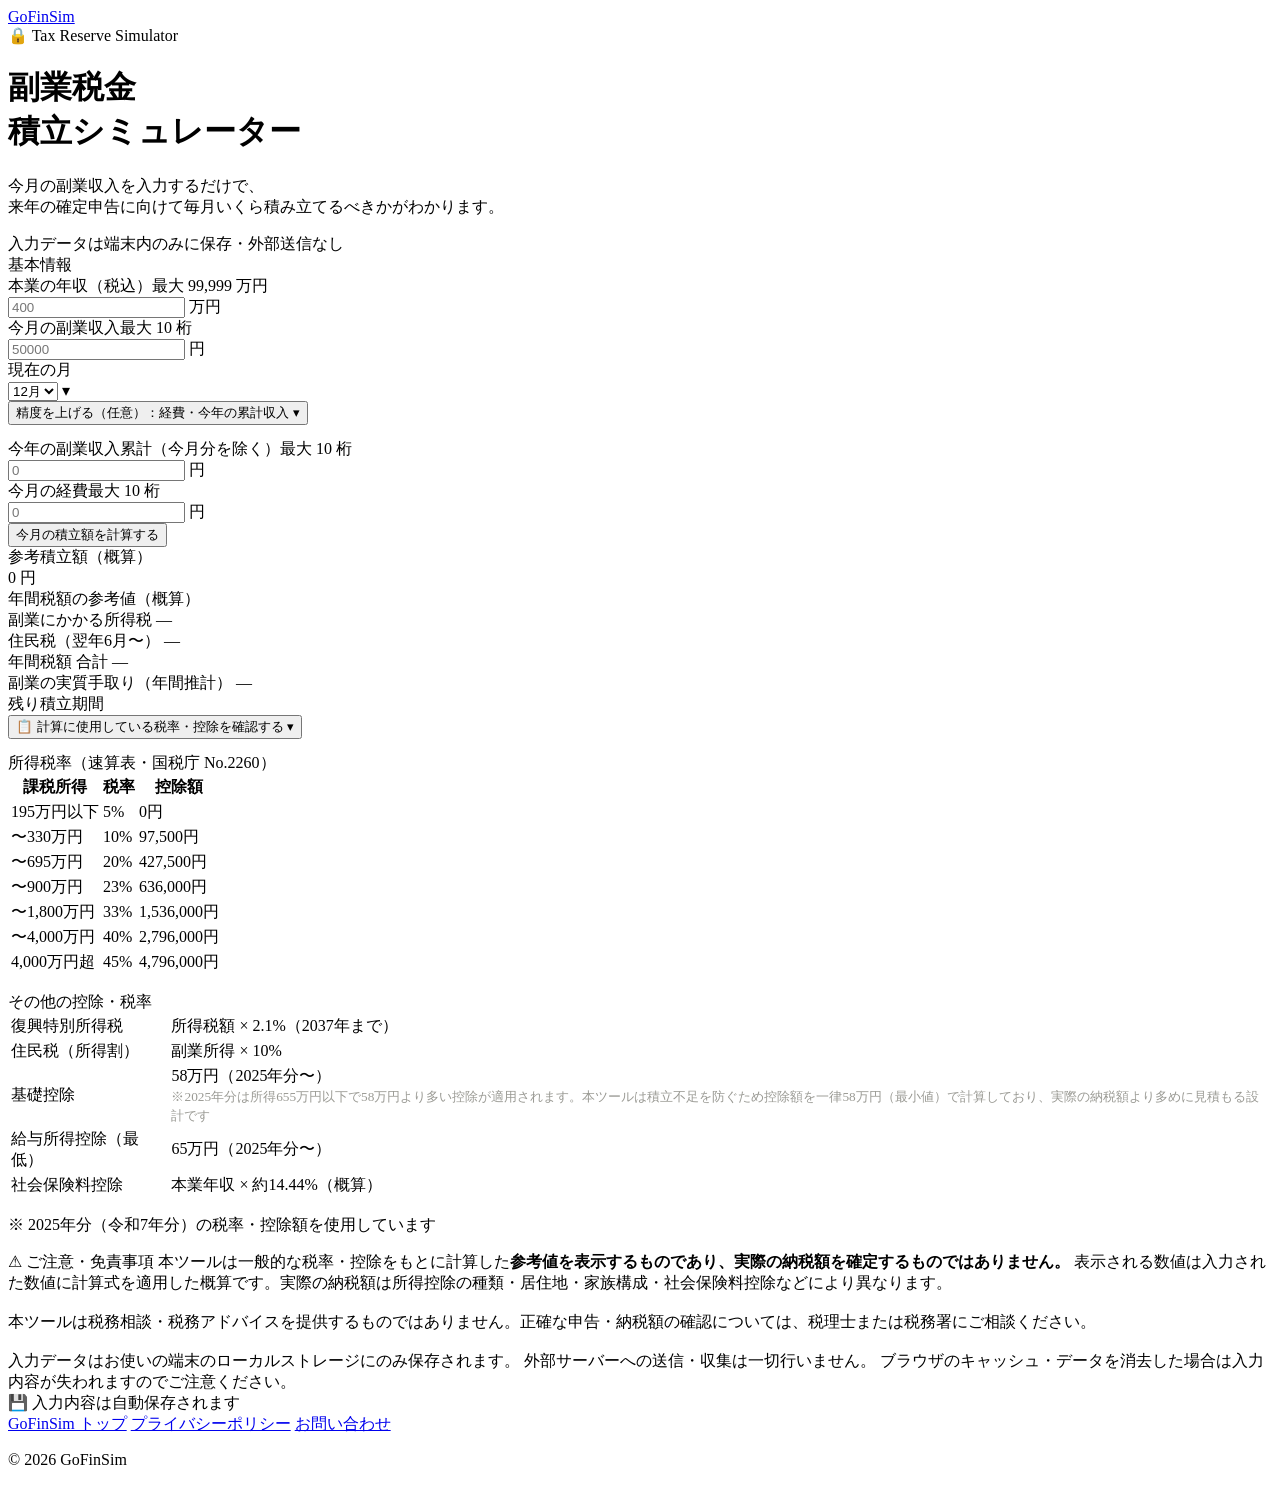
==== commit 00a1ffd8: "Update index.html" ====
--- a/index.html
+++ b/index.html
@@ -15,17 +15,11 @@
 <body>
 <div class="container">
 
-<<<<<<< HEAD
-<<<<<<< HEAD
   <!-- サイトナビゲーション -->
-  <nav class="site-nav">
-    <a href="https://gofinsim.com/" class="site-nav-logo">GoFinSim</a>
-  </nav>
-
-=======
->>>>>>> parent of 7f3ac8f (森林環境税・戻りリンク)
-=======
->>>>>>> parent of 7f3ac8f (森林環境税・戻りリンク)
+<nav class="site-nav">
+  <a href="https://gofinsim.com/" class="site-nav-logo"><span>Go</span>FinSim</a>
+</nav>
+
   <!-- ヘッダー -->
   <header class="header">
     <div class="header-eyebrow">🔒 Tax Reserve Simulator</div>
@@ -125,7 +119,7 @@
         <span class="breakdown-value" id="bd-income-tax">—</span>
       </div>
       <div class="breakdown-row">
-        <span class="breakdown-label">住民税・森林環境税（翌年6月〜）</span>
+        <span class="breakdown-label">住民税（翌年6月〜）</span>
         <span class="breakdown-value" id="bd-resident-tax">—</span>
       </div>
       <div class="breakdown-row">
@@ -179,13 +173,12 @@
           <tbody>
             <tr><td>復興特別所得税</td><td>所得税額 × 2.1%（2037年まで）</td></tr>
             <tr><td>住民税（所得割）</td><td>副業所得 × 10%</td></tr>
-            <tr><td>森林環境税</td><td>年間 1,000円（2024年〜）</td></tr>
-            <tr><td>基礎控除</td><td>58万円（2025年分〜）</td></tr>
+            <tr><td>基礎控除</td><td>58万円（2025年分〜）<br><small style="color:#9a9a94">※2025年分は所得655万円以下で58万円より多い控除が適用されます。本ツールは積立不足を防ぐため控除額を一律58万円（最小値）で計算しており、実際の納税額より多めに見積もる設計です</small></td></tr>
             <tr><td>給与所得控除（最低）</td><td>65万円（2025年分〜）</td></tr>
             <tr><td>社会保険料控除</td><td>本業年収 × 約14.44%（概算）</td></tr>
           </tbody>
         </table>
-        <p class="tax-ref-note">※ 2025年分（令和7年分）以降の税率・控除額を使用しています</p>
+        <p class="tax-ref-note">※ 2025年分（令和7年分）の税率・控除額を使用しています</p>
       </div>
     </div>
   </div>
@@ -201,23 +194,17 @@
     ブラウザのキャッシュ・データを消去した場合は入力内容が失われますのでご注意ください。
   </div>
 
-<<<<<<< HEAD
-  <!-- 記事への誘導ボタン -->
-  <div class="back-to-article">
-    <p class="back-to-article-text">積立の仕組みや経費の活用方法はこちらで解説しています</p>
-    <div class="back-to-article-links">
-      <a href="https://gofinsim.com/fukugyo-zeikin-tsumitate/" class="back-btn">
-        ← 副業税金の積立を解説した記事を読む
-      </a>
-      <a href="https://gofinsim.com/fukugyo-keihi-mitomeru/" class="back-btn back-btn-secondary">
-        ← 経費の計上方法を解説した記事を読む
-      </a>
-    </div>
-  </div>
-
-=======
->>>>>>> parent of 7f3ac8f (森林環境税・戻りリンク)
   <div class="storage-note">💾 入力内容は自動保存されます</div>
+
+  <!-- フッターナビゲーション -->
+  <footer class="site-footer">
+    <div class="site-footer-links">
+      <a href="https://gofinsim.com/" class="footer-link">GoFinSim トップ</a>
+      <a href="https://gofinsim.com/privacy-policy/" class="footer-link">プライバシーポリシー</a>
+      <a href="https://gofinsim.com/contact/" class="footer-link">お問い合わせ</a>
+    </div>
+    <p class="site-footer-copy">© 2026 GoFinSim</p>
+  </footer>
 
 </div>
 <script src="main.js"></script>
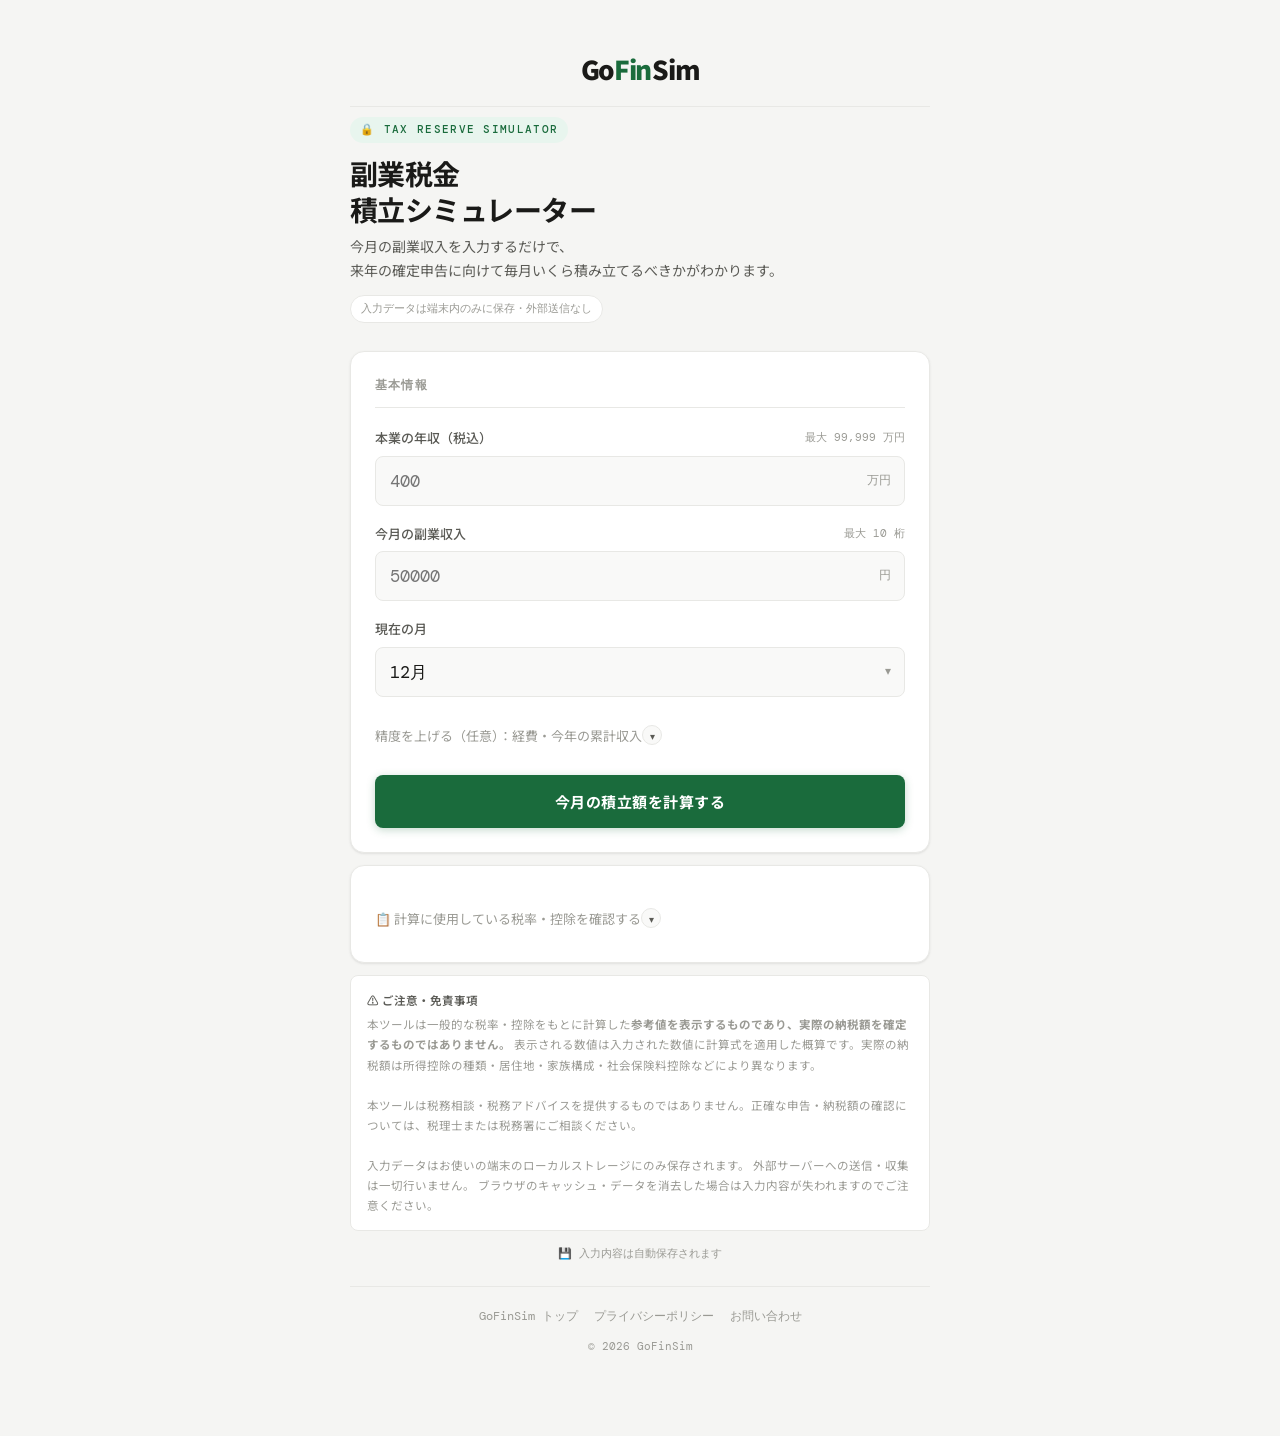
==== commit 318ee081: "ロゴ変更" ====
--- a/index.html
+++ b/index.html
@@ -17,7 +17,7 @@
 
   <!-- サイトナビゲーション -->
 <nav class="site-nav">
-  <a href="https://gofinsim.com/" class="site-nav-logo"><span>Go</span>FinSim</a>
+  <a href="https://gofinsim.com/" class="site-nav-logo">Go<span>Fin</span>Sim</a>
 </nav>
 
   <!-- ヘッダー -->
--- a/style.css
+++ b/style.css
@@ -0,0 +1,620 @@
+/* ── リセット・変数 ─────────────────────────── */
+*, *::before, *::after { box-sizing: border-box; margin: 0; padding: 0; }
+
+:root {
+  --bg:         #f5f5f3;
+  --surface:    #ffffff;
+  --surface2:   #f9f9f8;
+  --border:     #e8e8e5;
+  --border2:    #d4d4ce;
+  --accent:     #1a6b3c;
+  --accent-lt:  #e8f5ee;
+  --accent2:    #c84b2f;
+  --text:       #1a1a18;
+  --text-sub:   #5a5a55;
+  --text-muted: #9a9a94;
+  --shadow-sm:  0 1px 3px rgba(0,0,0,0.06), 0 1px 2px rgba(0,0,0,0.04);
+  --shadow-md:  0 4px 12px rgba(0,0,0,0.08), 0 2px 4px rgba(0,0,0,0.04);
+  --radius:     14px;
+  --radius-sm:  8px;
+  --mono:       'DM Mono', 'Courier New', monospace;
+  --sans:       'Noto Sans JP', 'Hiragino Sans', sans-serif;
+  --transition: 0.18s cubic-bezier(0.4, 0, 0.2, 1);
+}
+
+/* ── ベース ──────────────────────────────────── */
+html { -webkit-text-size-adjust: 100%; }
+
+body {
+  background: var(--bg);
+  color: var(--text);
+  font-family: var(--sans);
+  font-size: 15px;
+  line-height: 1.6;
+  min-height: 100vh;
+  padding: 32px 16px 80px;
+}
+
+/* ── レイアウト ───────────────────────────────── */
+.container {
+  max-width: 560px;
+  margin: 0 auto;
+  width: 100%;
+}
+
+/* PCで横幅を活かす */
+@media (min-width: 720px) {
+  body { padding: 48px 32px 80px; }
+  .container { max-width: 580px; }
+}
+
+/* ── ヘッダー ─────────────────────────────────── */
+.header {
+  margin-bottom: 28px;
+  animation: fadeDown 0.45s ease both;
+}
+
+.header-eyebrow {
+  display: inline-flex;
+  align-items: center;
+  gap: 6px;
+  font-size: 11px;
+  font-weight: 500;
+  letter-spacing: 0.12em;
+  text-transform: uppercase;
+  color: var(--accent);
+  background: var(--accent-lt);
+  border-radius: 20px;
+  padding: 4px 10px;
+  margin-bottom: 12px;
+  font-family: var(--mono);
+}
+
+h1 {
+  font-size: clamp(22px, 5vw, 28px);
+  font-weight: 700;
+  letter-spacing: -0.02em;
+  line-height: 1.3;
+  color: var(--text);
+}
+
+.header-desc {
+  font-size: 14px;
+  color: var(--text-sub);
+  margin-top: 8px;
+  line-height: 1.7;
+}
+
+.privacy-pill {
+  display: inline-flex;
+  align-items: center;
+  gap: 5px;
+  margin-top: 12px;
+  font-size: 11px;
+  color: var(--text-muted);
+  background: var(--surface);
+  border: 1px solid var(--border);
+  border-radius: 20px;
+  padding: 4px 10px;
+  font-family: var(--mono);
+}
+
+/* ── カード ───────────────────────────────────── */
+.card {
+  background: var(--surface);
+  border: 1px solid var(--border);
+  border-radius: var(--radius);
+  padding: 24px;
+  margin-bottom: 12px;
+  box-shadow: var(--shadow-sm);
+  animation: fadeUp 0.45s ease both;
+}
+
+.card + .card { animation-delay: 0.06s; }
+
+.card-heading {
+  font-size: 12px;
+  font-weight: 600;
+  letter-spacing: 0.1em;
+  text-transform: uppercase;
+  color: var(--text-muted);
+  font-family: var(--mono);
+  margin-bottom: 20px;
+  padding-bottom: 12px;
+  border-bottom: 1px solid var(--border);
+}
+
+/* ── 入力フィールド ────────────────────────────── */
+.field { margin-bottom: 18px; }
+.field:last-of-type { margin-bottom: 0; }
+
+.field-label {
+  display: block;
+  font-size: 13px;
+  font-weight: 500;
+  color: var(--text-sub);
+  margin-bottom: 7px;
+}
+
+.input-wrap { position: relative; }
+
+.input-wrap input,
+.select-wrap select {
+  width: 100%;
+  background: var(--surface2);
+  border: 1.5px solid var(--border);
+  border-radius: var(--radius-sm);
+  padding: 13px 52px 13px 14px;
+  font-size: 17px;
+  font-family: var(--mono);
+  color: var(--text);
+  outline: none;
+  transition: border-color var(--transition), box-shadow var(--transition), background var(--transition);
+  -webkit-appearance: none;
+  appearance: none;
+}
+
+.input-wrap input:focus,
+.select-wrap select:focus {
+  border-color: var(--accent);
+  background: var(--surface);
+  box-shadow: 0 0 0 3px rgba(26,107,60,0.1);
+}
+
+.input-unit, .select-arrow {
+  position: absolute;
+  right: 14px;
+  top: 50%;
+  transform: translateY(-50%);
+  font-size: 12px;
+  color: var(--text-muted);
+  pointer-events: none;
+  font-family: var(--mono);
+}
+
+.select-wrap { position: relative; }
+.select-wrap select { cursor: pointer; }
+
+/* ── 任意セクション ────────────────────────────── */
+.optional-header {
+  display: flex;
+  align-items: center;
+  justify-content: flex-start;
+  cursor: pointer;
+  padding: 10px 0;
+  border: none;
+  background: none;
+  width: 100%;
+  font-family: var(--sans);
+  margin-top: 8px;
+}
+
+.optional-label {
+  font-size: 13px;
+  color: var(--text-muted);
+}
+
+.optional-chevron {
+  width: 20px;
+  height: 20px;
+  border-radius: 50%;
+  background: var(--surface2);
+  border: 1px solid var(--border);
+  display: flex;
+  align-items: center;
+  justify-content: center;
+  font-size: 10px;
+  color: var(--text-sub);
+  transition: transform var(--transition);
+  flex-shrink: 0;
+}
+
+.optional-chevron.open { transform: rotate(180deg); }
+
+.optional-body {
+  display: none;
+  padding-top: 14px;
+  border-top: 1px solid var(--border);
+  margin-top: 10px;
+}
+
+.optional-body.open { display: block; }
+
+/* ── 計算ボタン ────────────────────────────────── */
+.calc-btn {
+  width: 100%;
+  background: var(--accent);
+  color: #fff;
+  border: none;
+  border-radius: var(--radius-sm);
+  padding: 16px;
+  font-size: 15px;
+  font-weight: 700;
+  font-family: var(--sans);
+  cursor: pointer;
+  letter-spacing: 0.03em;
+  margin-top: 20px;
+  transition: background var(--transition), transform var(--transition), box-shadow var(--transition);
+  box-shadow: 0 2px 8px rgba(26,107,60,0.25);
+}
+
+.calc-btn:hover {
+  background: #155a32;
+  box-shadow: 0 4px 14px rgba(26,107,60,0.3);
+}
+
+.calc-btn:active {
+  transform: scale(0.985);
+  box-shadow: none;
+}
+
+/* ── 結果カード ────────────────────────────────── */
+.result-card {
+  display: none;
+  background: var(--surface);
+  border: 1px solid var(--border);
+  border-radius: var(--radius);
+  overflow: hidden;
+  box-shadow: var(--shadow-md);
+  margin-bottom: 12px;
+  animation: fadeUp 0.4s ease both;
+}
+
+.result-card.show { display: block; }
+
+/* メイン結果エリア */
+.result-hero {
+  background: linear-gradient(135deg, #1a6b3c 0%, #0f4a27 100%);
+  padding: 28px 24px 24px;
+  color: #fff;
+  position: relative;
+  overflow: hidden;
+}
+
+.result-hero::after {
+  content: '';
+  position: absolute;
+  top: -30px;
+  right: -30px;
+  width: 140px;
+  height: 140px;
+  border-radius: 50%;
+  background: rgba(255,255,255,0.05);
+  pointer-events: none;
+}
+
+.result-hero-label {
+  font-size: 11px;
+  font-family: var(--mono);
+  letter-spacing: 0.15em;
+  text-transform: uppercase;
+  opacity: 0.7;
+  margin-bottom: 10px;
+}
+
+.result-amount-row {
+  display: flex;
+  align-items: baseline;
+  gap: 6px;
+  margin-bottom: 6px;
+}
+
+.result-amount {
+  font-family: var(--mono);
+  font-size: clamp(36px, 10vw, 52px);
+  font-weight: 500;
+  letter-spacing: -0.02em;
+  line-height: 1;
+}
+
+.result-amount-unit {
+  font-size: 18px;
+  opacity: 0.8;
+  font-family: var(--mono);
+}
+
+.result-desc {
+  font-size: 12px;
+  opacity: 0.75;
+  line-height: 1.6;
+  margin-top: 6px;
+}
+
+.result-badge {
+  display: inline-block;
+  background: rgba(255,255,255,0.15);
+  backdrop-filter: blur(4px);
+  border-radius: 20px;
+  padding: 4px 12px;
+  font-size: 12px;
+  font-family: var(--mono);
+  margin-top: 10px;
+  border: 1px solid rgba(255,255,255,0.2);
+}
+
+/* 内訳 */
+.result-breakdown {
+  padding: 20px 24px;
+  border-bottom: 1px solid var(--border);
+}
+
+.breakdown-title {
+  font-size: 11px;
+  font-family: var(--mono);
+  letter-spacing: 0.12em;
+  text-transform: uppercase;
+  color: var(--text-muted);
+  margin-bottom: 14px;
+}
+
+.breakdown-row {
+  display: flex;
+  justify-content: flex-start;
+  align-items: center;
+  padding: 9px 0;
+  border-bottom: 1px solid var(--border);
+  font-size: 14px;
+}
+
+.breakdown-row:last-child { border-bottom: none; }
+
+.breakdown-label { color: var(--text-sub); }
+
+.breakdown-value {
+  font-family: var(--mono);
+  font-size: 14px;
+  font-weight: 500;
+  color: var(--text);
+}
+
+.breakdown-value.accent2 { color: var(--accent2); font-size: 16px; }
+.breakdown-value.positive { color: var(--accent); }
+
+/* プログレス */
+.result-progress {
+  padding: 20px 24px;
+}
+
+.progress-title {
+  font-size: 11px;
+  font-family: var(--mono);
+  letter-spacing: 0.12em;
+  text-transform: uppercase;
+  color: var(--text-muted);
+  margin-bottom: 12px;
+}
+
+.progress-track {
+  background: var(--surface2);
+  border: 1px solid var(--border);
+  border-radius: 99px;
+  height: 8px;
+  overflow: hidden;
+  margin-bottom: 8px;
+}
+
+.progress-fill {
+  height: 100%;
+  background: linear-gradient(90deg, var(--accent), #2d9c60);
+  border-radius: 99px;
+  transition: width 0.7s cubic-bezier(0.4, 0, 0.2, 1);
+  min-width: 3px;
+}
+
+.progress-labels {
+  display: flex;
+  justify-content: flex-start;
+  font-size: 11px;
+  color: var(--text-muted);
+  font-family: var(--mono);
+}
+
+/* ── 免責 ─────────────────────────────────────── */
+.disclaimer {
+  background: var(--surface);
+  border: 1px solid var(--border);
+  border-radius: var(--radius-sm);
+  padding: 14px 16px;
+  font-size: 11.5px;
+  color: var(--text-muted);
+  line-height: 1.75;
+  margin-bottom: 8px;
+  animation: fadeUp 0.45s 0.2s ease both;
+}
+
+.disclaimer-title {
+  font-weight: 600;
+  color: var(--text-sub);
+  font-size: 11.5px;
+  margin-bottom: 4px;
+  display: block;
+}
+
+.storage-note {
+  text-align: center;
+  font-size: 11px;
+  color: var(--text-muted);
+  font-family: var(--mono);
+  padding: 6px 0 0;
+  animation: fadeUp 0.45s 0.25s ease both;
+}
+
+/* ── アニメーション ────────────────────────────── */
+@keyframes fadeDown {
+  from { opacity: 0; transform: translateY(-10px); }
+  to   { opacity: 1; transform: translateY(0); }
+}
+
+@keyframes fadeUp {
+  from { opacity: 0; transform: translateY(10px); }
+  to   { opacity: 1; transform: translateY(0); }
+}
+
+
+
+/* ── 記事への誘導ボタン ───────────────────────── */
+.back-to-article {
+  background: var(--surface);
+  border: 1px solid var(--border);
+  border-radius: var(--radius);
+  padding: 20px 24px;
+  margin-bottom: 12px;
+  box-shadow: var(--shadow-sm);
+}
+
+.back-to-article-text {
+  font-size: 13px;
+  color: var(--text-sub);
+  margin-bottom: 12px;
+  text-align: center;
+}
+
+.back-to-article-links {
+  display: flex;
+  flex-direction: column;
+  gap: 10px;
+}
+
+.back-btn {
+  display: block;
+  width: 100%;
+  padding: 14px 16px;
+  border-radius: var(--radius-sm);
+  font-size: 14px;
+  font-weight: 600;
+  font-family: var(--sans);
+  text-decoration: none;
+  text-align: center;
+  transition: background var(--transition), box-shadow var(--transition);
+  background: var(--accent);
+  color: #fff;
+  box-shadow: 0 2px 8px rgba(26,107,60,0.2);
+}
+
+.back-btn:hover {
+  background: #155a32;
+  box-shadow: 0 4px 14px rgba(26,107,60,0.3);
+}
+
+.back-btn-secondary {
+  background: var(--surface2);
+  color: var(--accent);
+  border: 1.5px solid var(--accent);
+  box-shadow: none;
+}
+
+.back-btn-secondary:hover {
+  background: var(--accent-lt);
+  box-shadow: none;
+}
+/* ── サイトナビゲーション ────────────────────── */
+.site-nav {
+  display: flex;
+  align-items: center;
+  justify-content: center; /* 左寄せから中央寄せに変更 */
+  padding: 8px 0 24px;
+  margin-bottom: 8px;
+  border-bottom: 1px solid var(--border);
+}
+
+.site-nav-logo {
+  font-family: var(--sans);
+  font-size: 26px;      
+  font-weight: 900;      
+  color: #1a1a18;       
+  text-decoration: none;
+  letter-spacing: -0.05em; 
+  line-height: 1;
+  display: flex;
+  align-items: center;
+}
+
+/* 頭文字 "Go" の色 */
+.site-nav-logo span {
+  color: var(--accent); 
+  margin-right: 1px;
+}
+
+/* ── サイトフッター ───────────────────────────── */
+.site-footer {
+  margin-top: 24px;
+  padding-top: 20px;
+  border-top: 1px solid var(--border);
+  text-align: center;
+}
+
+.site-footer-links {
+  display: flex;
+  flex-wrap: wrap;
+  justify-content: center;
+  gap: 16px;
+  margin-bottom: 12px;
+}
+
+.footer-link {
+  font-size: 12px;
+  color: var(--text-muted);
+  text-decoration: none;
+  font-family: var(--mono);
+  transition: color var(--transition);
+}
+
+.footer-link:hover { color: var(--accent); }
+
+.site-footer-copy {
+  font-size: 11px;
+  color: var(--text-muted);
+  font-family: var(--mono);
+}
+
+/* ── 桁数上限注記 ─────────────────────────────── */
+.field-limit {
+  float: right;
+  font-size: 11px;
+  font-weight: 400;
+  color: var(--text-muted);
+  font-family: var(--mono);
+  margin-top: 1px;
+}
+/* ── 税率テーブル ─────────────────────────────── */
+.tax-table {
+  width: 100%;
+  border-collapse: collapse;
+  font-size: 12px;
+  margin-bottom: 4px;
+}
+
+.tax-table th {
+  text-align: left;
+  padding: 6px 8px;
+  font-size: 11px;
+  color: var(--text-muted);
+  font-family: var(--mono);
+  border-bottom: 1px solid var(--border);
+  font-weight: 500;
+}
+
+.tax-table td {
+  padding: 7px 8px;
+  border-bottom: 1px solid var(--border);
+  color: var(--text-sub);
+  vertical-align: middle;
+}
+
+.tax-table tbody tr:last-child td { border-bottom: none; }
+
+.tax-table tbody tr:nth-child(odd) td {
+  background: var(--surface2);
+}
+
+.tax-ref-note {
+  font-size: 11px;
+  color: var(--text-muted);
+  margin-top: 10px;
+  font-family: var(--mono);
+}
+
+/* number input スピナー非表示 */
+input[type=number]::-webkit-inner-spin-button,
+input[type=number]::-webkit-outer-spin-button { -webkit-appearance: none; }
+input[type=number] { -moz-appearance: textfield; }
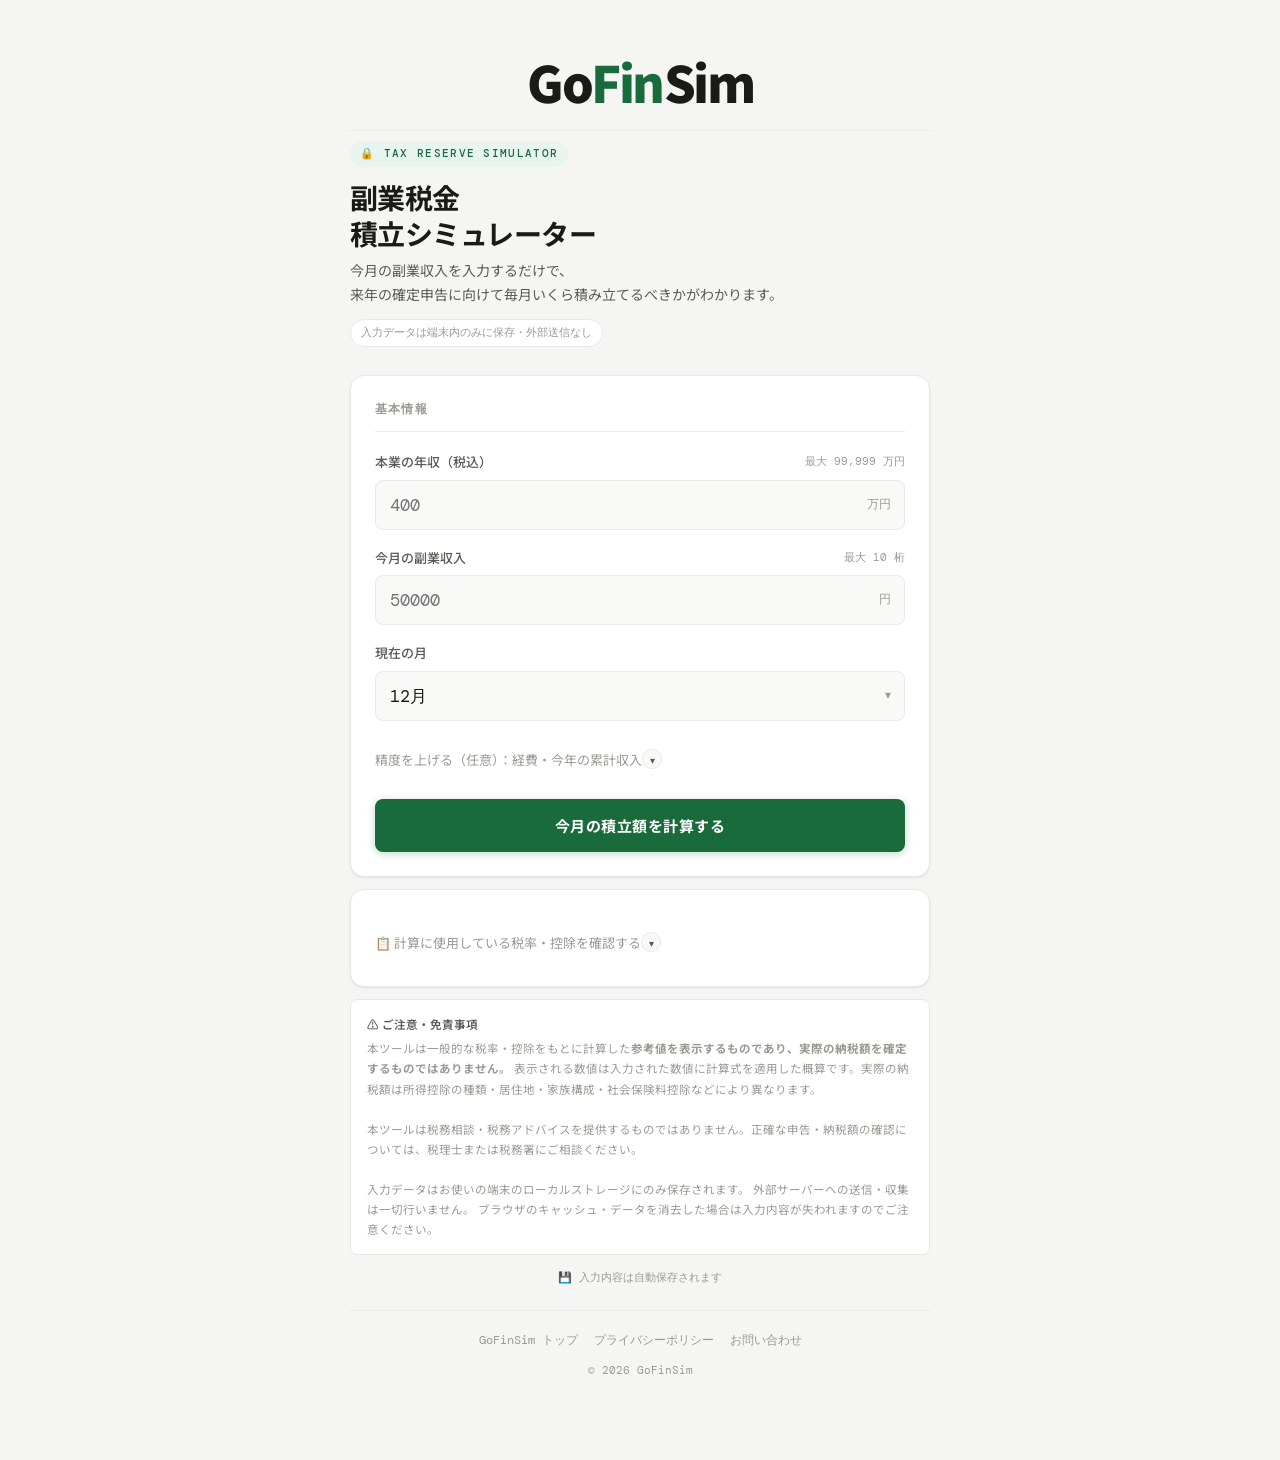
==== commit 70f8bb9a: "google-site-verification追加" ====
--- a/index.html
+++ b/index.html
@@ -5,6 +5,7 @@
   <meta name="viewport" content="width=device-width, initial-scale=1.0">
   <title>副業税金積立シミュレーター｜毎月いくら取り置くべきか</title>
   <meta name="description" content="今月の副業収入を入力するだけで、来年の確定申告に向けて毎月いくら積み立てればよいかを即座に計算。入力データは端末内にのみ保存されます。">
+  <meta name="google-site-verification" content="U2IDHvB613fjATVIHFiDUIHwvOkH-m3fH6IK61D4sX8" />
   <link rel="icon" type="image/png" sizes="512x512" href="favicon.png">
   <link rel="apple-touch-icon" sizes="512x512" href="favicon.png">
   <link rel="preconnect" href="https://fonts.googleapis.com">
--- a/style.css
+++ b/style.css
@@ -519,7 +519,7 @@
 
 .site-nav-logo {
   font-family: var(--sans);
-  font-size: 26px;      
+  font-size: 50px;      
   font-weight: 900;      
   color: #1a1a18;       
   text-decoration: none;
